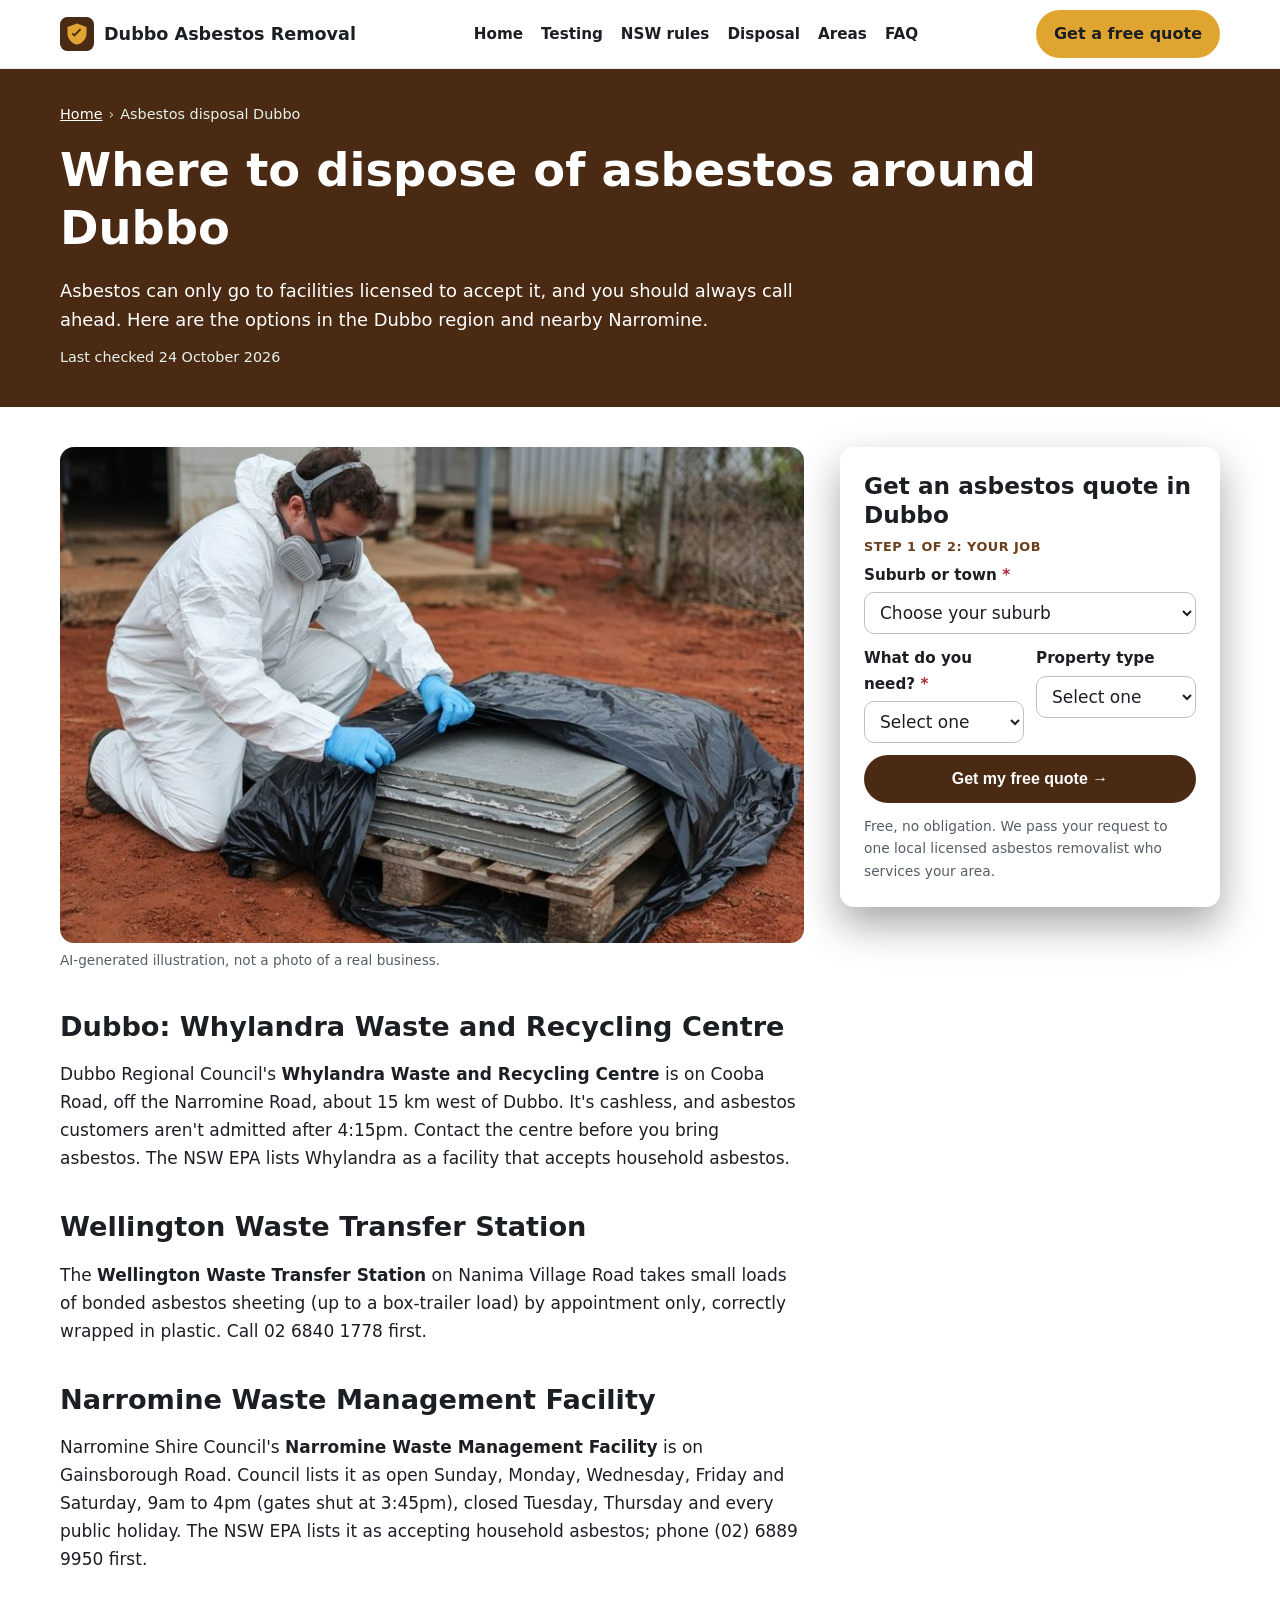
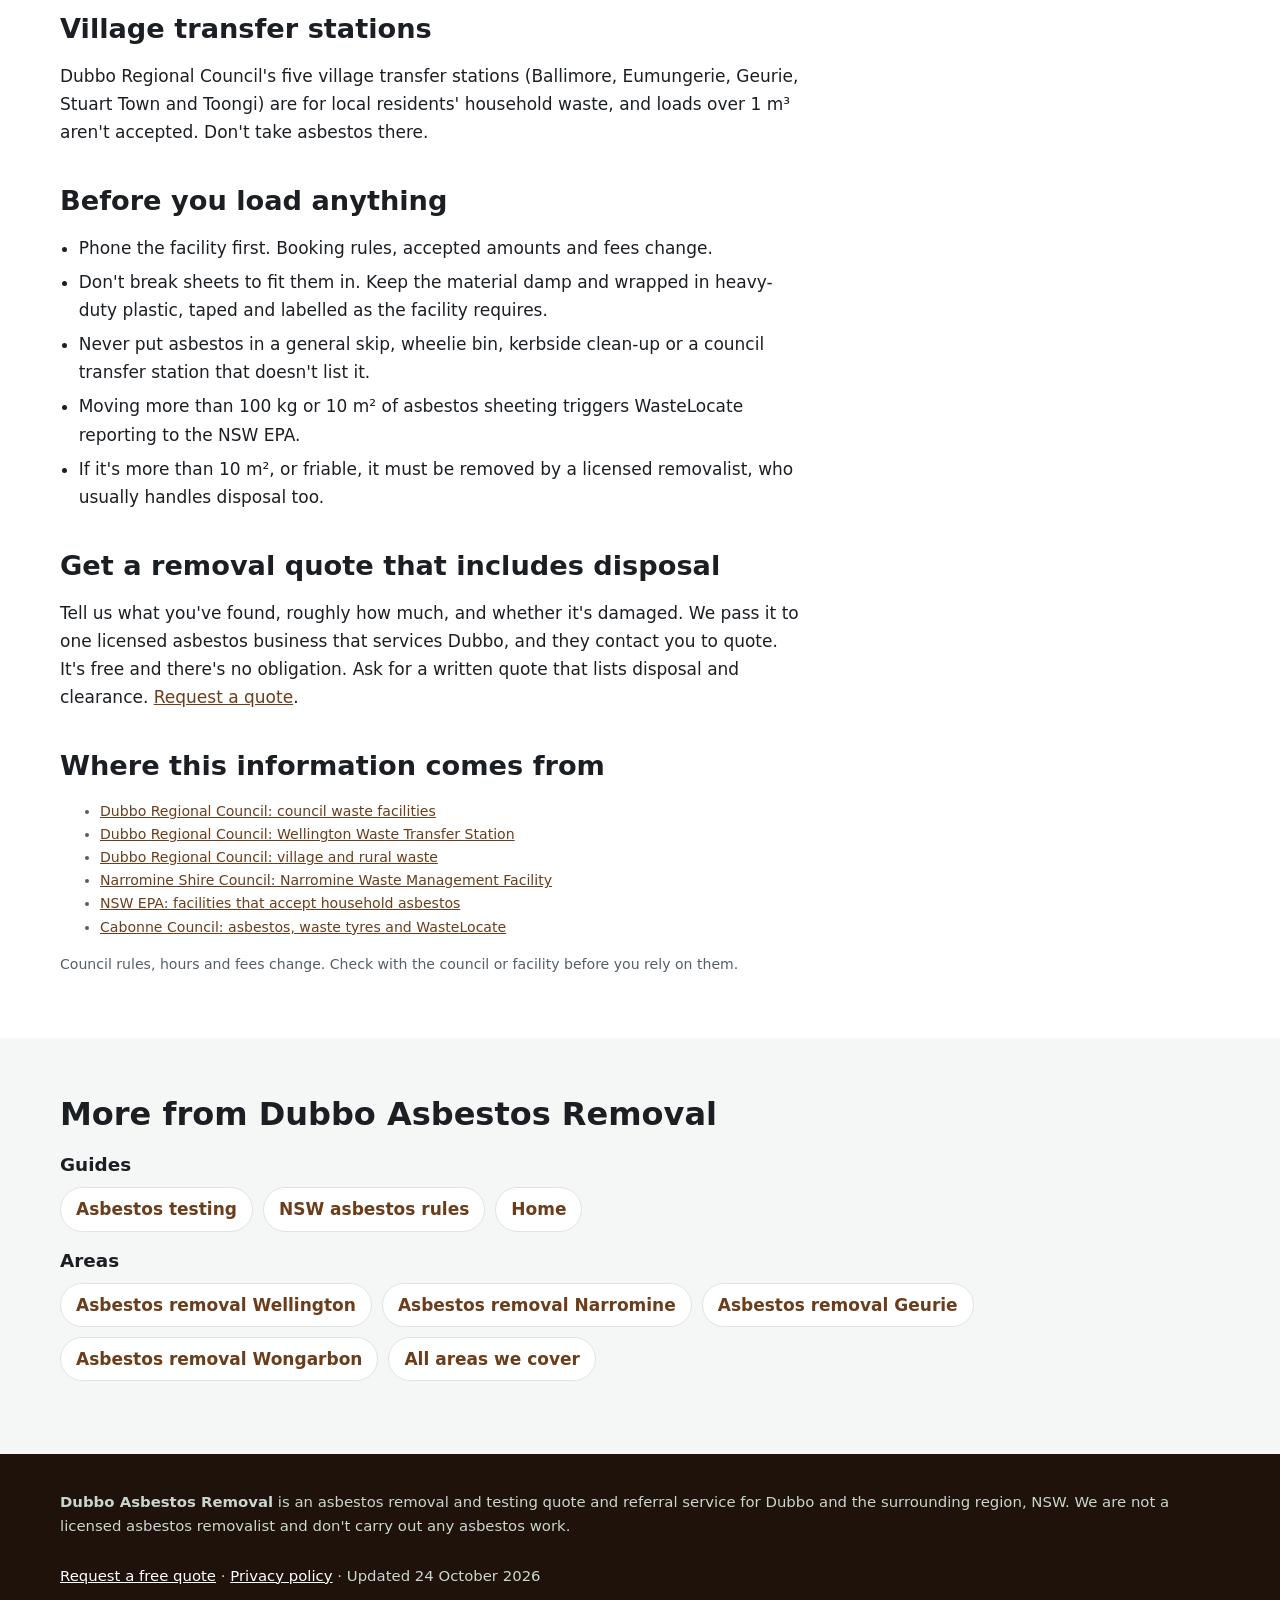
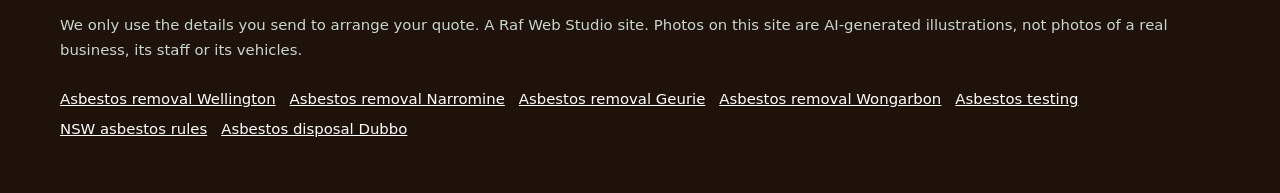
==== asbestos-disposal-dubbo/index.html @ 8ab0dcd2 "SEO batch 1: suburb pages, topic guides, breadcrumbs, schema, sitemap" ====
<!doctype html>
<html lang="en-AU">
<head>
<meta charset="utf-8">
<meta name="viewport" content="width=device-width, initial-scale=1">
<title>Asbestos Disposal Dubbo | Where to Take Asbestos &amp; How to Wrap It</title>
<meta name="description" content="Where to take asbestos around Dubbo: Whylandra Waste and Recycling Centre, Wellington by appointment and Narromine. Times, booking and wrapping rules.">
<link rel="canonical" href="https://dubboasbestosremoval.com/asbestos-disposal-dubbo/">
<link rel="icon" href="/favicon.svg" type="image/svg+xml">
<meta name="theme-color" content="#4a2a12">
<meta property="og:type" content="article">
<meta property="og:locale" content="en_AU">
<meta property="og:site_name" content="Dubbo Asbestos Removal">
<meta property="og:title" content="Asbestos Disposal Dubbo | Where to Take Asbestos &amp; How to Wrap It">
<meta property="og:description" content="Where to take asbestos around Dubbo: Whylandra Waste and Recycling Centre, Wellington by appointment and Narromine. Times, booking and wrapping rules.">
<meta property="og:url" content="https://dubboasbestosremoval.com/asbestos-disposal-dubbo/">
<meta property="og:image" content="https://dubboasbestosremoval.com/img/hero.jpg">
<meta name="twitter:card" content="summary_large_image">
<script>document.documentElement.classList.add('js')</script>
<link rel="stylesheet" href="/styles.css">

<!-- Google tag (gtag.js) -->
<script async src="https://www.googletagmanager.com/gtag/js?id=G-KNC9JLCC67"></script>
<script>
  window.dataLayer = window.dataLayer || [];
  function gtag(){dataLayer.push(arguments);}
  gtag('js', new Date());
  gtag('config', 'G-KNC9JLCC67');
</script>

<script type="application/ld+json">
{
 "@context": "https://schema.org",
 "@type": "BreadcrumbList",
 "itemListElement": [
  {
   "@type": "ListItem",
   "position": 1,
   "name": "Home",
   "item": "https://dubboasbestosremoval.com/"
  },
  {
   "@type": "ListItem",
   "position": 2,
   "name": "Asbestos disposal Dubbo",
   "item": "https://dubboasbestosremoval.com/asbestos-disposal-dubbo/"
  }
 ]
}
</script>
<script type="application/ld+json">
{
 "@context": "https://schema.org",
 "@type": "Service",
 "@id": "https://dubboasbestosremoval.com/asbestos-disposal-dubbo/#service",
 "name": "Asbestos removal and disposal quotes in Dubbo",
 "serviceType": "Asbestos removal",
 "description": "Where to take asbestos around Dubbo: Whylandra Waste and Recycling Centre, Wellington by appointment and Narromine. Times, booking and wrapping rules.",
 "url": "https://dubboasbestosremoval.com/asbestos-disposal-dubbo/",
 "provider": {
  "@type": "Organization",
  "name": "Dubbo Asbestos Removal",
  "url": "https://dubboasbestosremoval.com/"
 },
 "areaServed": [
  {
   "@type": "Place",
   "name": "Dubbo Regional Council, NSW"
  },
  {
   "@type": "Place",
   "name": "Narromine Shire, NSW"
  }
 ]
}
</script>
</head>
<body>
<a class="skip-link" href="#main">Skip to content</a>

<header class="site-header">
  <div class="wrap">
    <a class="brand" href="/" aria-label="Dubbo Asbestos Removal home">
      <svg viewBox="0 0 64 64" aria-hidden="true"><rect width="64" height="64" rx="14" fill="#4a2a12"/><path d="M32 12 14 19v11c0 11 7.6 19.6 18 22 10.4-2.4 18-11 18-22V19z" fill="#e0a530"/><path d="M27 37l-5-5 2.5-2.5L27 32l10.5-10.5L40 24z" fill="#4a2a12"/></svg>
      Dubbo Asbestos Removal
    </a>
    <nav class="nav" aria-label="Main">
      <a href="/">Home</a>
      <a href="/asbestos-testing/">Testing</a>
      <a href="/nsw-asbestos-removal-rules/">NSW rules</a>
      <a href="/asbestos-disposal-dubbo/">Disposal</a>
      <a href="/#areas">Areas</a>
      <a href="/#faq">FAQ</a>
    </nav>
    <a class="btn btn-call header-call" href="#quote">Get a free quote</a>
  </div>
</header>

<main id="main">
<section class="page-hero" aria-labelledby="h1">
  <div class="wrap">
    <nav class="crumbs" aria-label="Breadcrumb"><ol><li><a href="https://dubboasbestosremoval.com/">Home</a></li><li aria-current="page">Asbestos disposal Dubbo</li></ol></nav>
    <h1 id="h1">Where to dispose of asbestos around Dubbo</h1>
    <p class="lead">Asbestos can only go to facilities licensed to accept it, and you should always call ahead. Here are the options in the Dubbo region and nearby Narromine.</p>
    <p class="updated">Last checked 24 October 2026</p>
  </div>
</section>
<div class="wrap page-grid">
  <article class="page-body">
<figure><img src="/img/closing.jpg" width="900" height="600" style="aspect-ratio:3/2;object-fit:cover" alt="Illustration of a worker wrapping asbestos sheets in heavy plastic" decoding="async"><figcaption>AI-generated illustration, not a photo of a real business.</figcaption></figure>
<h2>Dubbo: Whylandra Waste and Recycling Centre</h2>
<p>Dubbo Regional Council's <strong>Whylandra Waste and Recycling Centre</strong> is on Cooba Road, off the Narromine Road, about 15 km west of Dubbo. It's cashless, and asbestos customers aren't admitted after 4:15pm. Contact the centre before you bring asbestos. The NSW EPA lists Whylandra as a facility that accepts household asbestos.</p>
<h2>Wellington Waste Transfer Station</h2>
<p>The <strong>Wellington Waste Transfer Station</strong> on Nanima Village Road takes small loads of bonded asbestos sheeting (up to a box-trailer load) by appointment only, correctly wrapped in plastic. Call 02 6840 1778 first.</p>
<h2>Narromine Waste Management Facility</h2>
<p>Narromine Shire Council's <strong>Narromine Waste Management Facility</strong> is on Gainsborough Road. Council lists it as open Sunday, Monday, Wednesday, Friday and Saturday, 9am to 4pm (gates shut at 3:45pm), closed Tuesday, Thursday and every public holiday. The NSW EPA lists it as accepting household asbestos; phone (02) 6889 9950 first.</p>
<h2>Village transfer stations</h2>
<p>Dubbo Regional Council's five village transfer stations (Ballimore, Eumungerie, Geurie, Stuart Town and Toongi) are for local residents' household waste, and loads over 1 m³ aren't accepted. Don't take asbestos there.</p>
<h2>Before you load anything</h2>
<ul class="clean"><li>Phone the facility first. Booking rules, accepted amounts and fees change.</li><li>Don't break sheets to fit them in. Keep the material damp and wrapped in heavy-duty plastic, taped and labelled as the facility requires.</li><li>Never put asbestos in a general skip, wheelie bin, kerbside clean-up or a council transfer station that doesn't list it.</li><li>Moving more than 100 kg or 10 m² of asbestos sheeting triggers WasteLocate reporting to the NSW EPA.</li><li>If it's more than 10 m², or friable, it must be removed by a licensed removalist, who usually handles disposal too.</li></ul>
<h2>Get a removal quote that includes disposal</h2>
<p>Tell us what you've found, roughly how much, and whether it's damaged. We pass it to one licensed asbestos business that services Dubbo, and they contact you to quote. It's free and there's no obligation. Ask for a written quote that lists disposal and clearance. <a href="#quote">Request a quote</a>.</p>
<h2>Where this information comes from</h2>
<ul class="sources"><li><a href="https://www.dubbo.nsw.gov.au/Households-Residents/Rubbish-Recycling-and-Sustainability/council-waste-facilities" rel="noopener">Dubbo Regional Council: council waste facilities</a></li><li><a href="https://www.dubbo.nsw.gov.au/Households-Residents/Rubbish-Recycling-and-Sustainability/wellington-waste-transfer-station" rel="noopener">Dubbo Regional Council: Wellington Waste Transfer Station</a></li><li><a href="https://www.dubbo.nsw.gov.au/Households-Residents/Rubbish-Recycling-and-Sustainability/village-and-rural-waste-depots" rel="noopener">Dubbo Regional Council: village and rural waste</a></li><li><a href="https://www.narromine.nsw.gov.au/residents/narromine-waste-management-facility" rel="noopener">Narromine Shire Council: Narromine Waste Management Facility</a></li><li><a href="https://www.epa.nsw.gov.au/Your-environment/Household-building-and-renovation/dealing-with-household-asbestos/facilities-accept-household-asbestos" rel="noopener">NSW EPA: facilities that accept household asbestos</a></li><li><a href="https://www.cabonne.nsw.gov.au/Services/Waste-and-Recycling/Asbestos-Waste-Tyres-WasteLocate" rel="noopener">Cabonne Council: asbestos, waste tyres and WasteLocate</a></li></ul>
<p class="sources">Council rules, hours and fees change. Check with the council or facility before you rely on them.</p>

  </article>
  <aside class="page-aside">
    <div class="hero-form-card" id="quote">
      <h2 id="quote-h">Get an asbestos quote in Dubbo</h2>
      <form class="quote-form two-step" id="quote-form" action="https://formsubmit.co/1c360a9c50d50a3f849012ae5942da79" method="post" novalidate>
        <input type="hidden" name="_subject" value="New quote request – dubboasbestosremoval.com">
        <input type="hidden" name="_captcha" value="true">
        <input type="hidden" name="_template" value="table">
        <input type="hidden" name="_next" value="https://dubboasbestosremoval.com/thanks.html">
        <input type="text" name="_honey" style="display:none" tabindex="-1" autocomplete="off" aria-hidden="true">
        <input type="hidden" name="source" value="dubboasbestosremoval.com">
        <input type="hidden" name="page" value="/asbestos-disposal-dubbo/">
        <fieldset class="step step-1">
          <legend class="step-label">Step 1 of 2: your job</legend>
          <div class="full"><label for="suburb">Suburb or town <span class="req" aria-hidden="true">*</span></label>
            <select id="suburb" name="suburb" required><option value="">Choose your suburb</option><option>Dubbo</option><option>West Dubbo</option><option>South Dubbo</option><option>East Dubbo</option><option>Delroy Park</option><option>Keswick Estate</option><option>Southlakes Estate</option><option>Brocklehurst</option><option>Wongarbon</option><option>Eumungerie</option><option>Geurie</option><option>Wellington</option><option>Ballimore</option><option>Mogriguy</option><option>Rawsonville</option><option>Toongi</option><option>Stuart Town</option><option>Narromine</option><option value="Other">Other (tell us below)</option></select></div>
          <div class="full other-wrap"><label for="suburb_other">Other suburb or town</label><input id="suburb_other" name="suburb_other" type="text" autocomplete="address-level2"></div>
          <div><label for="service">What do you need? <span class="req" aria-hidden="true">*</span></label>
            <select id="service" name="service_type" required><option value="">Select one</option><option>Asbestos testing / inspection</option><option>Bonded (fibro) removal</option><option>Friable asbestos removal</option><option>Asbestos roof removal</option><option>Storm or fire damage</option><option>Not sure, need advice</option></select></div>
          <div><label for="property">Property type</label>
            <select id="property" name="property_type"><option value="Not sure">Select one</option><option>House</option><option>Shed, garage or carport</option><option>Unit or strata</option><option>Farm or rural building</option><option>Commercial or industrial</option></select></div>
          <div class="full js-only"><button class="btn btn-primary btn-block" type="button" id="to-step-2">Get my free quote →</button></div>
          <p class="microcopy full">Free, no obligation. We pass your request to one local licensed asbestos removalist who services your area.</p>
          <p class="form-error full" id="step1-error" role="alert" hidden>Please choose your suburb and what you need.</p>
        </fieldset>
        <fieldset class="step step-2" id="step-2">
          <legend class="step-label">Step 2 of 2: your details</legend>
          <div><label for="name">Name <span class="req" aria-hidden="true">*</span></label><input id="name" name="name" type="text" autocomplete="name" required></div>
          <div><label for="phone">Phone <span class="req" aria-hidden="true">*</span></label><input id="phone" name="phone" type="tel" autocomplete="tel" inputmode="tel" required></div>
          <div><label for="email">Email</label><input id="email" name="email" type="email" autocomplete="email"></div>
          <div><label for="date">Preferred date</label><input id="date" name="preferred_date" type="date"></div>
          <div class="full"><label for="message">Anything else?</label><textarea id="message" name="message" rows="2" placeholder="e.g. fibro garage, AC roof on a hay shed, laundry wall, rental property"></textarea></div>
          <p class="consent full">By sending this form you agree we can share your details with one local licensed asbestos removalist so they can quote for your job. See our <a href="/privacy.html">privacy policy</a>.</p>
          <div class="full step2-actions"><button class="btn btn-primary" type="submit">Send my quote request</button><button class="btn-link js-only" type="button" id="back-1">← Back</button></div>
        </fieldset>
      </form>
    </div>
  </aside>
</div>
<section class="alt" aria-labelledby="more-h">
  <div class="wrap">
    <h2 id="more-h">More from Dubbo Asbestos Removal</h2>
    <h3>Guides</h3>
    <ul class="link-list"><li><a href="/asbestos-testing/">Asbestos testing</a></li><li><a href="/nsw-asbestos-removal-rules/">NSW asbestos rules</a></li><li><a href="/">Home</a></li></ul>
    <h3>Areas</h3>
    <ul class="link-list"><li><a href="/asbestos-removal-wellington/">Asbestos removal Wellington</a></li><li><a href="/asbestos-removal-narromine/">Asbestos removal Narromine</a></li><li><a href="/asbestos-removal-geurie/">Asbestos removal Geurie</a></li><li><a href="/asbestos-removal-wongarbon/">Asbestos removal Wongarbon</a></li><li><a href="/#areas">All areas we cover</a></li></ul>
  </div>
</section>
</main>

<footer class="site-footer">
  <div class="wrap">
    <p><strong>Dubbo Asbestos Removal</strong> is an asbestos removal and testing quote and referral service for Dubbo and the surrounding region, NSW. We are not a licensed asbestos removalist and don't carry out any asbestos work.</p>
    <p><a href="#quote">Request a free quote</a> · <a href="/privacy.html">Privacy policy</a> · Updated 24 October 2026</p>
    <p>We only use the details you send to arrange your quote. A Raf Web Studio site. Photos on this site are AI-generated illustrations, not photos of a real business, its staff or its vehicles.</p>
    <p class="footer-links"><a href="/asbestos-removal-wellington/">Asbestos removal Wellington</a> <a href="/asbestos-removal-narromine/">Asbestos removal Narromine</a> <a href="/asbestos-removal-geurie/">Asbestos removal Geurie</a> <a href="/asbestos-removal-wongarbon/">Asbestos removal Wongarbon</a> <a href="/asbestos-testing/">Asbestos testing</a> <a href="/nsw-asbestos-removal-rules/">NSW asbestos rules</a> <a href="/asbestos-disposal-dubbo/">Asbestos disposal Dubbo</a></p>
  </div>
</footer>

<div class="mobile-call" aria-label="Quick contact">
  <a class="btn btn-call" href="#quote">Get a free quote</a>
</div>
<script src="/form.js" defer></script>
</body>
</html>
---- styles.css ----
:root{
  --green:#4a2a12;--green-2:#6b3d1a;--yellow:#e0a530;--ink:#1b1f23;--muted:#555e66;
  --bg:#ffffff;--soft:#f4f7f5;--line:#dfe5e1;--radius:14px;--max:1200px;
}
*{box-sizing:border-box}
html{scroll-behavior:smooth}
body{margin:0;font-family:system-ui,-apple-system,"Segoe UI",Roboto,Arial,sans-serif;color:var(--ink);background:var(--bg);line-height:1.65;font-size:17px;padding-bottom:72px}
@media(min-width:800px){body{padding-bottom:0}}
img,svg{max-width:100%}
a{color:var(--green-2)}
a:focus-visible,button:focus-visible,input:focus-visible,select:focus-visible,textarea:focus-visible{outline:3px solid var(--yellow);outline-offset:2px}
.wrap{max-width:var(--max);margin:0 auto;padding:0 20px}
.skip-link{position:absolute;left:-999px;top:0;background:#fff;padding:8px 12px;z-index:100}
.skip-link:focus{left:8px}
h1,h2,h3{line-height:1.25;margin:0 0 .6em}
h1{font-size:clamp(1.9rem,4.5vw,2.9rem)}
h2{font-size:clamp(1.5rem,3vw,2rem);margin-top:0}
h3{font-size:1.15rem}
p{margin:0 0 1em}

/* header */
.site-header{background:#fff;border-bottom:1px solid var(--line);position:sticky;top:0;z-index:50}
.site-header .wrap{display:flex;align-items:center;justify-content:space-between;gap:16px;padding-top:10px;padding-bottom:10px}
.brand{display:flex;align-items:center;gap:10px;font-weight:800;color:var(--ink);text-decoration:none;font-size:1.1rem}
.brand svg{width:34px;height:34px}
.nav{display:none;gap:18px}
.nav a{color:var(--ink);text-decoration:none;font-weight:600;font-size:.95rem}
.nav a:hover{color:var(--green-2)}
@media(min-width:900px){.nav{display:flex}}

/* buttons */
.btn{display:inline-flex;align-items:center;justify-content:center;gap:8px;font-weight:700;border-radius:999px;padding:13px 22px;text-decoration:none;border:2px solid transparent;cursor:pointer;font-size:1rem}
.btn svg{width:20px;height:20px}
.btn-call{background:var(--yellow);color:#1b1f23}
.btn-call:hover{background:#e0a530}
.btn-ghost{background:transparent;color:#fff;border-color:rgba(255,255,255,.7)}
.btn-ghost:hover{background:rgba(255,255,255,.12)}
.btn-primary{background:var(--green);color:#fff}
.btn-primary:hover{background:var(--green-2)}
.header-call{display:none}
@media(min-width:600px){.header-call{display:inline-flex;padding:9px 16px}}

/* hero */
.hero{background:linear-gradient(135deg,#4a2a12 0%,#6b3d1a 60%,#6b3d1a 100%);color:#fff;padding:48px 0 56px}
.hero .wrap{display:grid;gap:32px}
@media(min-width:900px){.hero .wrap{grid-template-columns:1.15fr .85fr;align-items:center}}
.hero p.lead{font-size:1.15rem;color:#e6f2ec;max-width:38em}
.hero .ctas{display:flex;flex-wrap:wrap;gap:12px;margin:22px 0 18px}
.ticks{list-style:none;padding:0;margin:0;display:grid;gap:6px;color:#e6f2ec}
.ticks li{display:flex;gap:8px;align-items:flex-start}
.ticks svg{flex:0 0 20px;width:20px;height:20px;margin-top:3px}
.hero-card{background:#fff;color:var(--ink);border-radius:var(--radius);padding:22px;box-shadow:0 12px 30px rgba(0,0,0,.18)}
.hero-card h2{font-size:1.25rem}
.hero-card ol{margin:0;padding-left:1.2em}
.hero-card li{margin-bottom:.5em}

/* sections */
section{padding:56px 0}
section.alt{background:var(--soft)}
.intro{max-width:46em}
.grid{display:grid;gap:18px}
@media(min-width:700px){.grid-2{grid-template-columns:1fr 1fr}.grid-3{grid-template-columns:repeat(3,1fr)}}
.card{background:#fff;border:1px solid var(--line);border-radius:var(--radius);padding:20px}
.card .size{display:inline-block;background:var(--green);color:#fff;font-weight:800;border-radius:8px;padding:3px 10px;margin-bottom:8px}
.icon{width:36px;height:36px;color:var(--green);margin-bottom:6px}

table{width:100%;border-collapse:collapse;background:#fff;border-radius:var(--radius);overflow:hidden;border:1px solid var(--line)}
caption{text-align:left;font-weight:700;padding:0 0 10px}
th,td{padding:12px 14px;text-align:left;border-bottom:1px solid var(--line);vertical-align:top}
th{background:#e9f1ec;font-size:.95rem}
.table-scroll{overflow-x:auto}
.note{font-size:.93rem;color:var(--muted)}
.yes h3{color:var(--green)}
.no h3{color:#b02a37}
ul.clean{padding-left:1.1em;margin:0}
ul.clean li{margin-bottom:.35em}

.areas{display:flex;flex-wrap:wrap;gap:8px;list-style:none;padding:0;margin:0 0 1em}
.areas li{background:#fff;border:1px solid var(--line);border-radius:999px;padding:6px 14px;font-size:.95rem}

/* faq */
details{background:#fff;border:1px solid var(--line);border-radius:var(--radius);padding:4px 18px;margin-bottom:10px}
summary{cursor:pointer;font-weight:700;padding:12px 0;list-style:none}
summary::-webkit-details-marker{display:none}
summary::after{content:"+";float:right;font-size:1.3rem;line-height:1;color:var(--green)}
details[open] summary::after{content:"–"}

/* form */
.quote{background:var(--green);color:#fff}
.quote .wrap{display:grid;gap:28px}
@media(min-width:900px){.quote .wrap{grid-template-columns:.8fr 1.2fr}}
.quote p{color:#e6f2ec}
form.quote-form{background:#fff;color:var(--ink);border-radius:var(--radius);padding:22px;display:grid;gap:14px}
@media(min-width:600px){form.quote-form{grid-template-columns:1fr 1fr}.full{grid-column:1/-1}}
label{display:block;font-weight:600;font-size:.95rem;margin-bottom:4px}
input,select,textarea{width:100%;font:inherit;padding:11px 12px;border:1.5px solid #b8c4bd;border-radius:10px;background:#fff;color:var(--ink)}
textarea{min-height:110px;resize:vertical}
.req{color:#b02a37}
.consent{font-size:.88rem;color:var(--muted)}

/* footer */
.site-footer{background:#1f120a;color:#c9d6cf;padding:36px 0;font-size:.93rem}
.site-footer a{color:#fff}
.site-footer .wrap{display:grid;gap:10px}

/* sticky mobile call bar */
.mobile-call{position:fixed;left:0;right:0;bottom:0;z-index:60;display:flex;gap:8px;padding:10px 12px;background:#fff;border-top:1px solid var(--line);box-shadow:0 -6px 18px rgba(0,0,0,.08)}
.mobile-call .btn{flex:1;padding:12px 10px}
@media(min-width:800px){.mobile-call{display:none}}

.legal{max-width:46em;padding:40px 20px 60px;margin:0 auto}
.legal h1{font-size:2rem}

/* images */
.about-grid{display:grid;gap:28px;align-items:center}
@media(min-width:900px){.about-grid{grid-template-columns:1.2fr .8fr}}
figure{margin:0}
.photo img{width:100%;height:auto;display:block;border-radius:var(--radius)}
.photo figcaption,.size-figs figcaption{font-size:.85rem;color:var(--muted);margin-top:6px}
.local-photo{max-width:720px;margin-top:8px}
.size-figs{display:grid;gap:14px;margin:6px 0 10px;grid-template-columns:1fr}
@media(min-width:600px){.size-figs{grid-template-columns:1fr 1fr}}
.size-figs img{width:100%;height:auto;display:block;border-radius:10px;border:1px solid var(--line);background:#f4f7f5}
.size-figs figcaption{font-weight:700;color:var(--ink)}
.credits{font-size:.8rem;color:#9fb3a8}

/* banner hero */
.hero{position:relative;overflow:hidden;background:#1f120a;padding:56px 0 64px}
.hero-bg,.hero-bg img{position:absolute;inset:0;width:100%;height:100%}
.hero-bg img{object-fit:cover;object-position:center 40%;filter:brightness(1.08)}
.hero::before{content:"";position:absolute;inset:0;z-index:1;background:linear-gradient(90deg,rgba(8,24,16,.58) 0%,rgba(8,24,16,.36) 45%,rgba(8,24,16,.14) 100%)}
.hero .wrap.hero-grid{position:relative;z-index:2;display:grid;gap:32px;align-items:center}
@media(min-width:960px){.hero .wrap.hero-grid{grid-template-columns:1.05fr .95fr;gap:48px}.hero{padding:72px 0 80px}}
.hero h1{text-shadow:0 2px 4px rgba(0,0,0,.45),0 4px 22px rgba(0,0,0,.45)}
.hero .lead,.hero .updated{text-shadow:0 1px 3px rgba(0,0,0,.6)}
.hero-copy .ticks{margin:6px 0 20px}
.hero-copy .ctas{margin:0}
.hero-form-card{background:#fff;color:var(--ink);border-radius:var(--radius);padding:24px;box-shadow:0 18px 40px rgba(0,0,0,.35);scroll-margin-top:80px}
.hero-form-card h2{font-size:1.45rem;margin-bottom:.3em}
.hero-form-card .form-intro{color:var(--muted);font-size:.95rem;margin-bottom:12px}
.hero-form-card form.quote-form{padding:0;box-shadow:none;border-radius:0;gap:12px}
.hero-form-card input,.hero-form-card select,.hero-form-card textarea{padding:9px 11px}
.hero-form-card textarea{min-height:72px}
.hero-form-card .consent{margin:10px 0 0}
.photo-credit{position:absolute;right:10px;bottom:6px;z-index:2;margin:0;font-size:.72rem;color:rgba(255,255,255,.8)}
.photo-credit a{color:#fff}
.how-card{background:#fff;color:var(--ink);border-radius:var(--radius);padding:22px}
.how-card ol{margin:0;padding-left:1.2em}.how-card li{margin-bottom:.5em}

/* v2 */
.hero .lead{color:#fff}
.updated{font-size:.85rem;color:#e6f2ec;margin:14px 0 0}
.updated-dark{font-size:.9rem;color:var(--muted);font-weight:600;margin-top:-.4em}
fieldset{border:0;margin:0;padding:0;min-width:0}
.step{display:grid;gap:12px;grid-template-columns:1fr}
@media(min-width:600px){.step{grid-template-columns:1fr 1fr}}
.step-label{font-size:.8rem;font-weight:700;text-transform:uppercase;letter-spacing:.04em;color:var(--green-2);margin-bottom:6px;padding:0}
.step-2{margin-top:16px}
.js .is-step-1 .step-2{display:none}
.js .is-step-2 .step-1{display:none}
.js .is-step-2 .step-2{margin-top:0}
.js-only{display:none}
.js .js-only{display:block}
.js .step2-actions .js-only{display:inline-block}
.other-wrap{display:none}.other-wrap.show{display:block}
html:not(.js) .other-wrap{display:block}
.btn-block{width:100%}
.btn-link{background:none;border:0;color:var(--green-2);font:inherit;font-weight:600;cursor:pointer;margin-left:14px;text-decoration:underline}
.microcopy{font-size:.86rem;color:var(--muted);margin:0}
.form-error{color:#b02a37;font-weight:600;font-size:.9rem;margin:0}
[aria-invalid="true"]{border-color:#b02a37}
.hero-form-card .quote-form{display:block}
.trust{background:#1f120a;color:#e6f2ec;padding:16px 0}
.trust-list{list-style:none;margin:0 auto;display:grid;gap:10px 24px;grid-template-columns:1fr}
@media(min-width:700px){.trust-list{grid-template-columns:1fr 1fr}}
@media(min-width:1000px){.trust-list{grid-template-columns:repeat(4,1fr)}}
.trust-list li{display:flex;gap:8px;align-items:flex-start;font-size:.95rem}
.trust-list svg{flex:0 0 20px;width:20px;height:20px;color:var(--yellow);margin-top:3px}
.trust-list strong{color:#fff}
ol.steps{list-style:none;padding:0;margin:0 0 16px}
.step-num{display:inline-grid;place-items:center;width:34px;height:34px;border-radius:50%;background:var(--yellow);color:#1b1f23;font-weight:800;margin-bottom:8px}
.equiv{font-weight:700;color:var(--green-2);margin:-.2em 0 .5em}
.price-table td{white-space:nowrap}
.area-groups{display:grid;gap:8px 28px;margin-bottom:12px}
@media(min-width:800px){.area-groups{grid-template-columns:1fr 1fr}}
.area-group h3{font-size:1rem;margin:10px 0 8px}
/* photo cards */
.photo-cards{display:grid;gap:20px;grid-template-columns:1fr;margin:10px 0 28px}
@media(min-width:620px){.photo-cards{grid-template-columns:1fr 1fr}}
@media(min-width:1000px){.photo-cards{grid-template-columns:repeat(4,1fr)}}
.photo-card{position:relative;display:flex;flex-direction:column;background:#fff;border:1px solid var(--line);border-radius:var(--radius);overflow:hidden;text-decoration:none;color:var(--ink);box-shadow:0 6px 18px rgba(0,0,0,.06);transition:transform .15s,box-shadow .15s}
.photo-card:hover{transform:translateY(-2px);box-shadow:0 10px 24px rgba(0,0,0,.1)}
.pc-img{display:block;aspect-ratio:4/3;overflow:hidden;background:#f4f7f5}
.pc-img img{width:100%;height:100%;object-fit:cover;display:block}
.pc-svg img{object-fit:contain;padding:12px}
.pc-icon{position:absolute;left:18px;top:-26px;width:52px;height:52px;border-radius:50%;background:var(--yellow);color:#1f120a;display:grid;place-items:center;border:4px solid #fff;box-shadow:0 4px 10px rgba(0,0,0,.15)}
.pc-icon svg{width:24px;height:24px}
.pc-body{position:relative;display:block;padding:34px 18px 18px}
.pc-title{display:block;font-size:1.1rem;margin-bottom:6px}
.pc-text{display:block;font-size:.95rem;color:var(--muted)}
.more-jobs h3{margin-bottom:.4em}
/* truck band */
.band-wrap{padding:8px 0 48px}
.truck-band{position:relative;border-radius:var(--radius);overflow:hidden;min-height:260px;display:flex;align-items:flex-end}
.truck-band img{position:absolute;inset:0;width:100%;height:100%;object-fit:cover;object-position:center 60%}
.truck-band::after{content:"";position:absolute;inset:0;background:linear-gradient(90deg,rgba(8,24,16,.72) 0%,rgba(8,24,16,.35) 55%,rgba(8,24,16,0) 100%)}
.band-text{position:relative;z-index:1;padding:28px;max-width:560px}
.band-line{color:#fff;font-size:clamp(1.4rem,3vw,2rem);font-weight:800;line-height:1.2;margin:0 0 16px;text-shadow:0 2px 8px rgba(0,0,0,.4)}
@media(min-width:900px){.truck-band{min-height:420px;align-items:center}.band-text{padding:44px}}
.closing-inner{display:grid;gap:12px;align-items:center}
@media(min-width:900px){.quote .wrap.closing-inner{grid-template-columns:1fr auto}}
.closing-grid{display:grid;gap:28px;align-items:center}
@media(min-width:900px){.quote .wrap.closing-grid{grid-template-columns:.9fr 1.1fr}}
.closing-photo img{width:100%;height:auto;display:block;border-radius:var(--radius);box-shadow:0 12px 30px rgba(0,0,0,.25)}

/* How it works step photos */
.step-card{padding:0;overflow:hidden;display:flex;flex-direction:column}
.step-img{display:block;aspect-ratio:3/2;background:#e9efe9}
.step-img img{display:block;width:100%;height:100%;object-fit:cover;border-radius:var(--radius) var(--radius) 0 0}
.step-body{position:relative;padding:30px 20px 20px}
.step-card .step-num{position:absolute;top:-21px;left:20px;width:42px;height:42px;margin:0;font-size:1.1rem;border:3px solid #fff;box-shadow:0 2px 6px rgba(0,0,0,.18)}
.step-card h3{margin-top:0}

/* site-specific */
.photo-note{font-size:.8rem;color:var(--muted);margin-top:8px}
.disclaimer{background:#fff8e6;border:1px solid #f0d58a;border-radius:var(--radius);padding:16px 18px;font-size:.95rem}

/* seo-pages-v1 */
.page-hero{background:var(--green);color:#fff;padding:34px 0 38px}
.page-hero h1{color:#fff;margin-bottom:.4em}
.page-hero .lead{color:#fff;font-size:1.12rem;max-width:44em;margin-bottom:.6em}
.page-hero .updated{color:#e6f2ec;font-size:.9rem;margin:0}
.crumbs{font-size:.9rem;margin-bottom:14px;color:#e6f2ec}
.crumbs ol{list-style:none;padding:0;margin:0;display:flex;flex-wrap:wrap;gap:6px}
.crumbs li+li::before{content:"›";margin-right:6px;opacity:.8}
.crumbs a{color:#fff}
.page-grid{display:grid;gap:36px;padding-top:40px;padding-bottom:48px}
@media(min-width:960px){.page-grid{grid-template-columns:minmax(0,1fr) 380px;align-items:start}.page-aside{position:sticky;top:84px}}
.page-body h2{margin-top:1.4em;font-size:clamp(1.3rem,2.6vw,1.7rem)}
.page-body h2:first-child{margin-top:0}
.page-body figure{margin:0 0 1.4em}
.page-body figure img{width:100%;height:auto;border-radius:var(--radius);display:block}
.page-body figcaption{font-size:.85rem;color:var(--muted);margin-top:6px}
.page-body table{width:100%;border-collapse:collapse;margin:0 0 1.2em}
.page-body th,.page-body td{border:1px solid var(--line);padding:8px 10px;text-align:left;vertical-align:top}
.page-body .callout{background:var(--soft);border-left:4px solid var(--green);padding:14px 16px;border-radius:8px;margin:0 0 1.2em}
.page-body .sources{font-size:.88rem;color:var(--muted)}
.link-list{display:flex;flex-wrap:wrap;gap:10px;list-style:none;padding:0;margin:0 0 1em}
.link-list a{display:inline-block;background:#fff;border:1px solid var(--line);border-radius:999px;padding:7px 15px;text-decoration:none;font-weight:600}
.link-list a:hover{border-color:var(--green)}
.areas a{text-decoration:none;font-weight:600}
.guide-cards{display:grid;gap:16px}
@media(min-width:700px){.guide-cards{grid-template-columns:repeat(3,1fr)}}
.guide-cards a{display:block;background:#fff;border:1px solid var(--line);border-radius:var(--radius);padding:18px;text-decoration:none;color:var(--ink)}
.guide-cards a strong{display:block;color:var(--green-2);font-size:1.08rem;margin-bottom:4px}
.guide-cards a:hover{border-color:var(--green)}
.footer-links{display:flex;flex-wrap:wrap;gap:6px 14px}
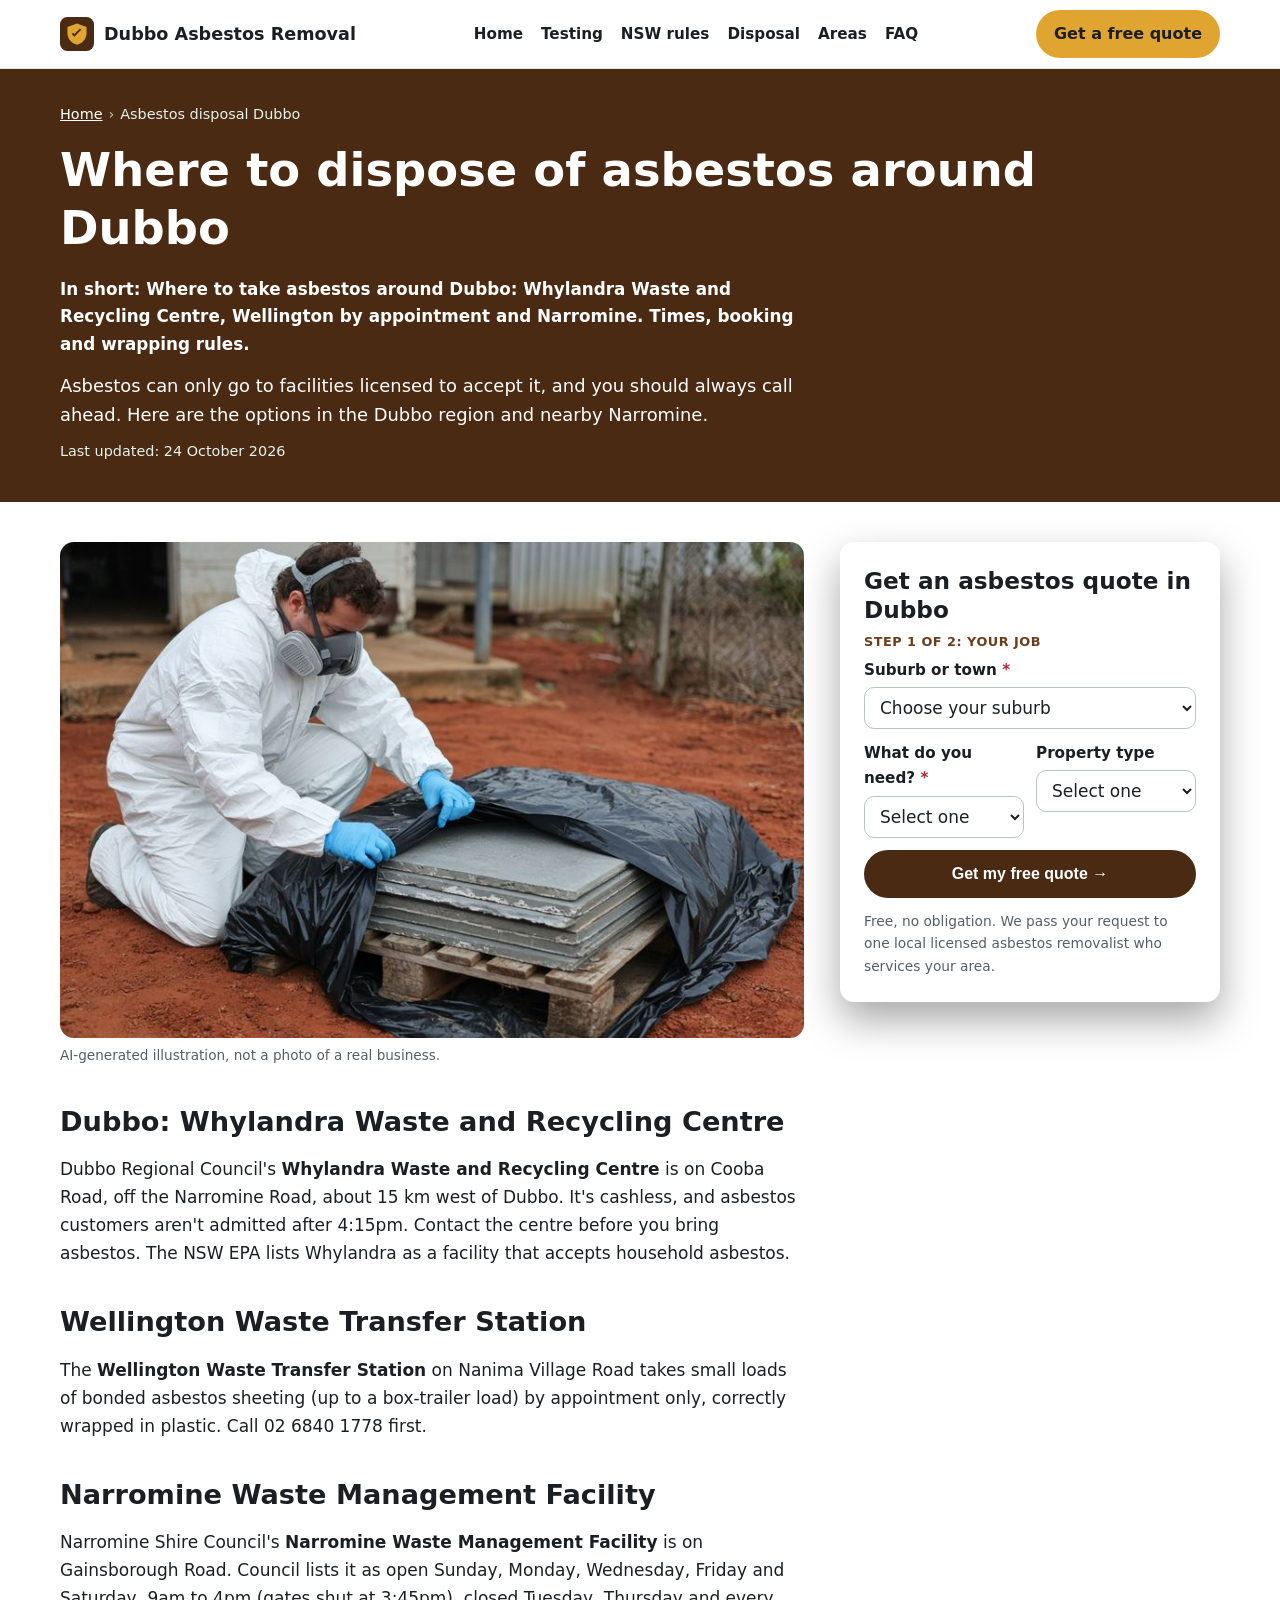
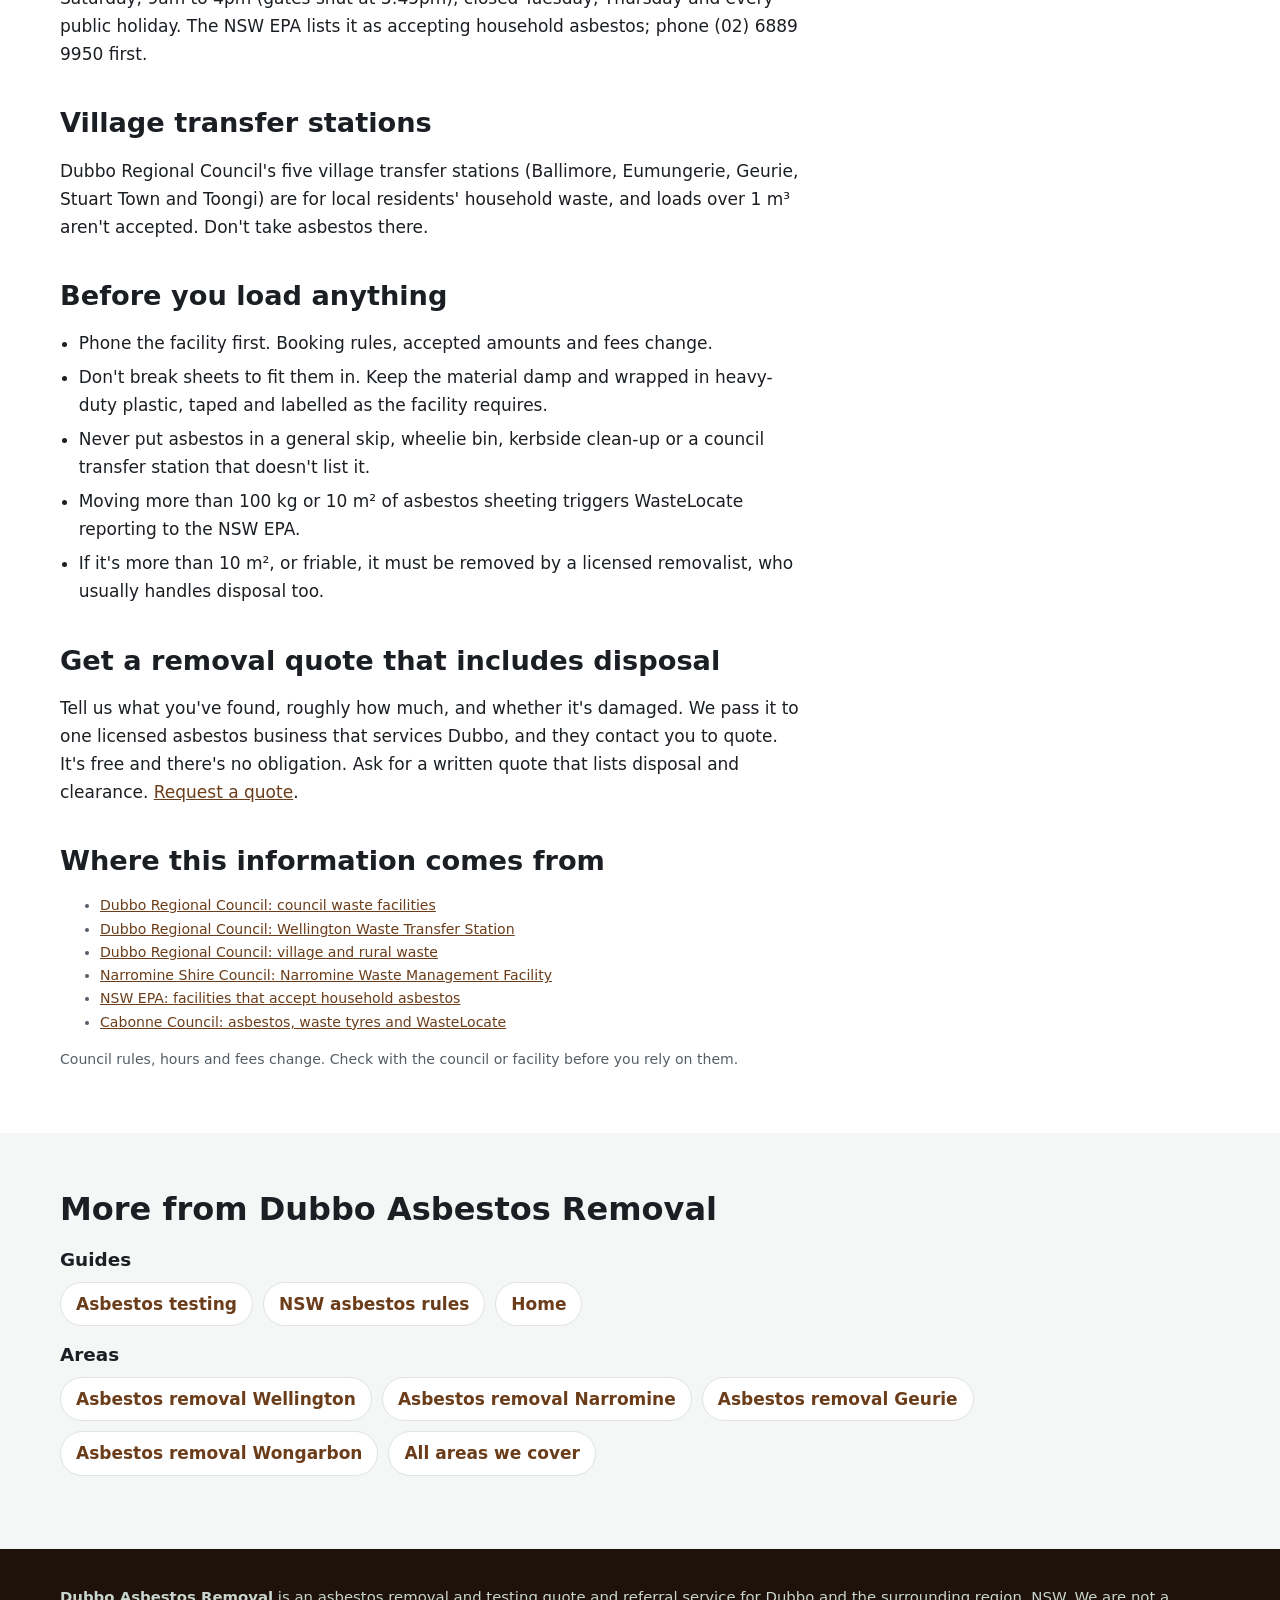
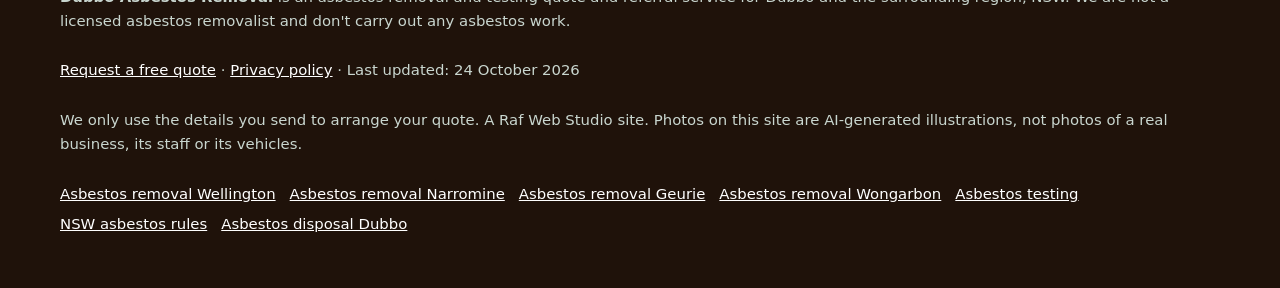
==== commit 436e9ba3: "Plain summary + Last updated line + WebPage dateModified on every page; sitemap lastmod; IndexNow ke" ====
--- a/asbestos-disposal-dubbo/index.html
+++ b/asbestos-disposal-dubbo/index.html
@@ -31,6 +31,21 @@
 <script type="application/ld+json">
 {
  "@context": "https://schema.org",
+ "@type": "WebPage",
+ "@id": "https://dubboasbestosremoval.com/asbestos-disposal-dubbo/#webpage",
+ "url": "https://dubboasbestosremoval.com/asbestos-disposal-dubbo/",
+ "name": "Asbestos Disposal Dubbo | Where to Take Asbestos & How to Wrap It",
+ "description": "Where to take asbestos around Dubbo: Whylandra Waste and Recycling Centre, Wellington by appointment and Narromine. Times, booking and wrapping rules.",
+ "inLanguage": "en-AU",
+ "dateModified": "2026-10-24",
+ "isPartOf": {
+  "@id": "https://dubboasbestosremoval.com/#website"
+ }
+}
+</script>
+<script type="application/ld+json">
+{
+ "@context": "https://schema.org",
  "@type": "BreadcrumbList",
  "itemListElement": [
   {
@@ -101,8 +116,9 @@
   <div class="wrap">
     <nav class="crumbs" aria-label="Breadcrumb"><ol><li><a href="https://dubboasbestosremoval.com/">Home</a></li><li aria-current="page">Asbestos disposal Dubbo</li></ol></nav>
     <h1 id="h1">Where to dispose of asbestos around Dubbo</h1>
+    <p class="summary">In short: Where to take asbestos around Dubbo: Whylandra Waste and Recycling Centre, Wellington by appointment and Narromine. Times, booking and wrapping rules.</p>
     <p class="lead">Asbestos can only go to facilities licensed to accept it, and you should always call ahead. Here are the options in the Dubbo region and nearby Narromine.</p>
-    <p class="updated">Last checked 24 October 2026</p>
+    <p class="updated">Last updated: 24 October 2026</p>
   </div>
 </section>
 <div class="wrap page-grid">
@@ -177,7 +193,7 @@
 <footer class="site-footer">
   <div class="wrap">
     <p><strong>Dubbo Asbestos Removal</strong> is an asbestos removal and testing quote and referral service for Dubbo and the surrounding region, NSW. We are not a licensed asbestos removalist and don't carry out any asbestos work.</p>
-    <p><a href="#quote">Request a free quote</a> · <a href="/privacy.html">Privacy policy</a> · Updated 24 October 2026</p>
+    <p><a href="#quote">Request a free quote</a> · <a href="/privacy.html">Privacy policy</a> · Last updated: 24 October 2026</p>
     <p>We only use the details you send to arrange your quote. A Raf Web Studio site. Photos on this site are AI-generated illustrations, not photos of a real business, its staff or its vehicles.</p>
     <p class="footer-links"><a href="/asbestos-removal-wellington/">Asbestos removal Wellington</a> <a href="/asbestos-removal-narromine/">Asbestos removal Narromine</a> <a href="/asbestos-removal-geurie/">Asbestos removal Geurie</a> <a href="/asbestos-removal-wongarbon/">Asbestos removal Wongarbon</a> <a href="/asbestos-testing/">Asbestos testing</a> <a href="/nsw-asbestos-removal-rules/">NSW asbestos rules</a> <a href="/asbestos-disposal-dubbo/">Asbestos disposal Dubbo</a></p>
   </div>
--- a/styles.css
+++ b/styles.css
@@ -255,3 +255,7 @@
 .guide-cards a strong{display:block;color:var(--green-2);font-size:1.08rem;margin-bottom:4px}
 .guide-cards a:hover{border-color:var(--green)}
 .footer-links{display:flex;flex-wrap:wrap;gap:6px 14px}
+
+/* summary-v1 */
+.summary{font-size:1.05rem;font-weight:600;max-width:44em;margin:0 0 .7em}
+.hero .summary,.page-hero .summary{color:#fff}
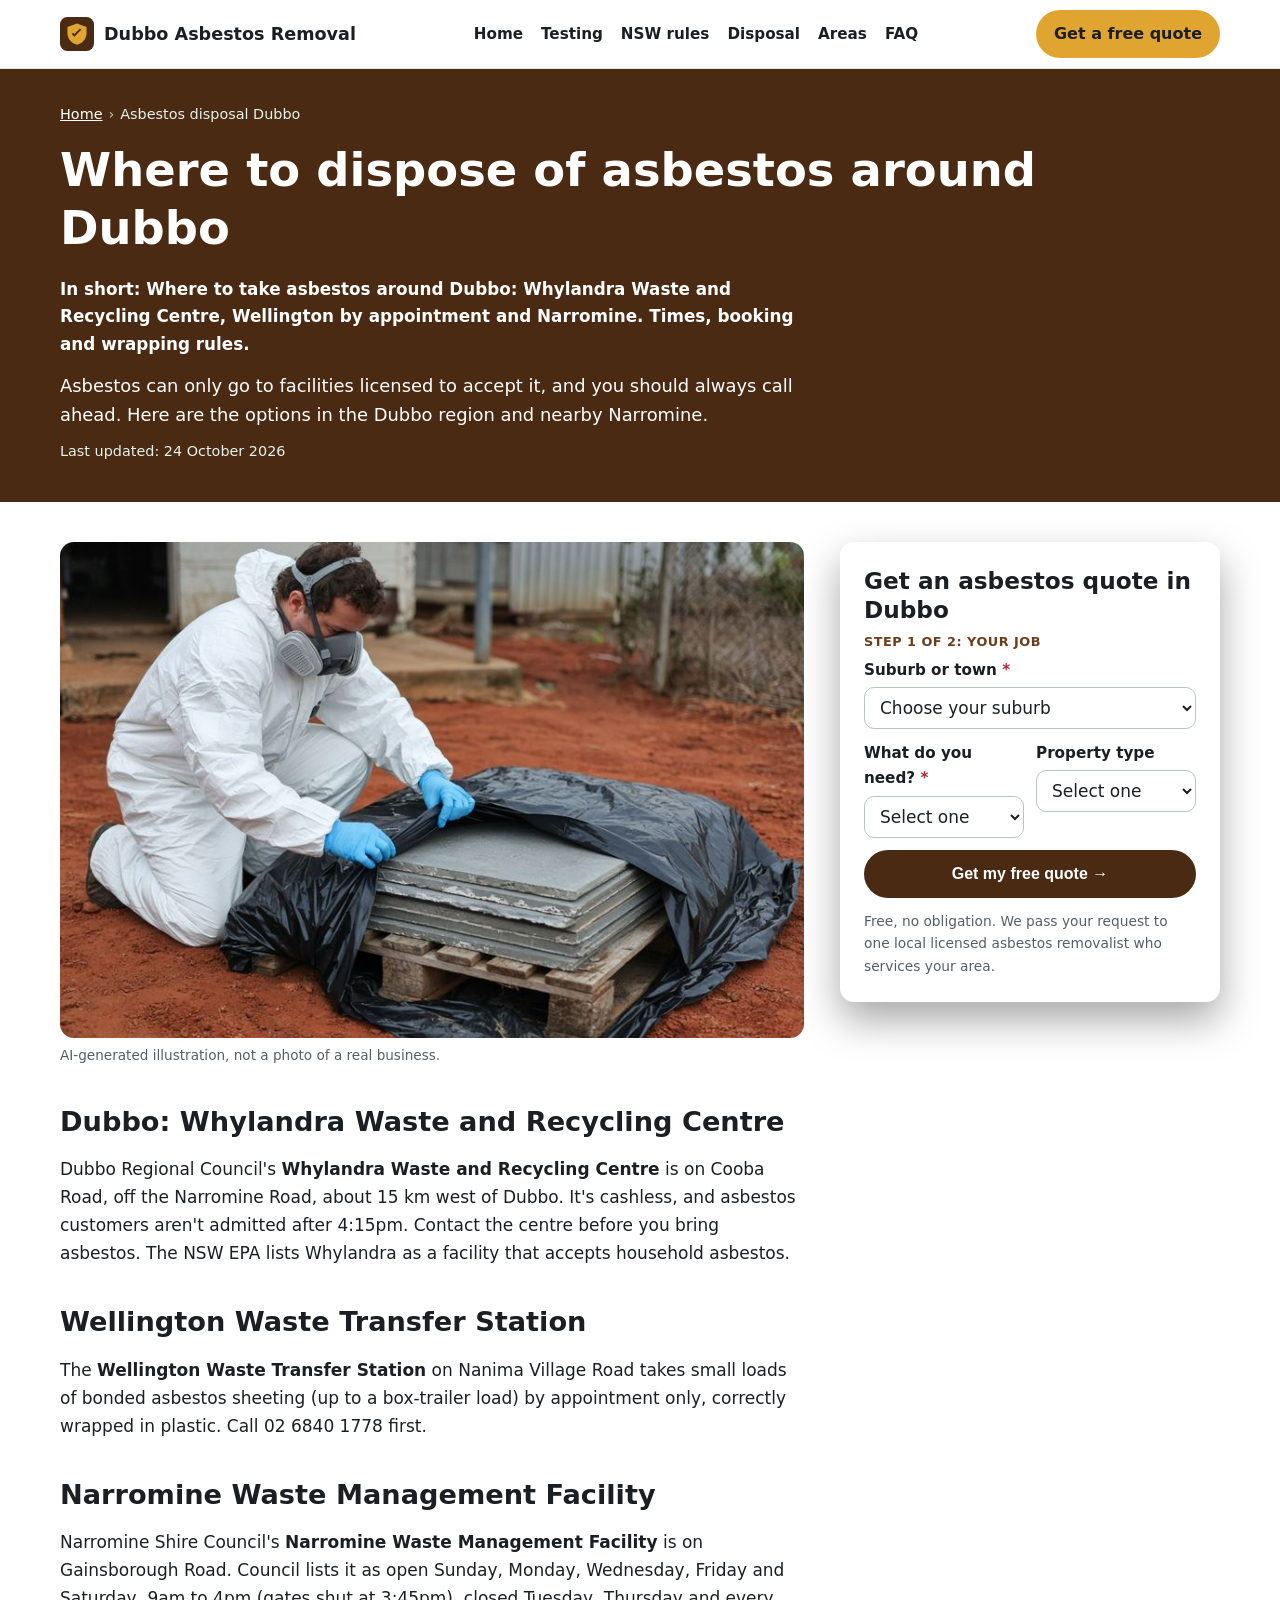
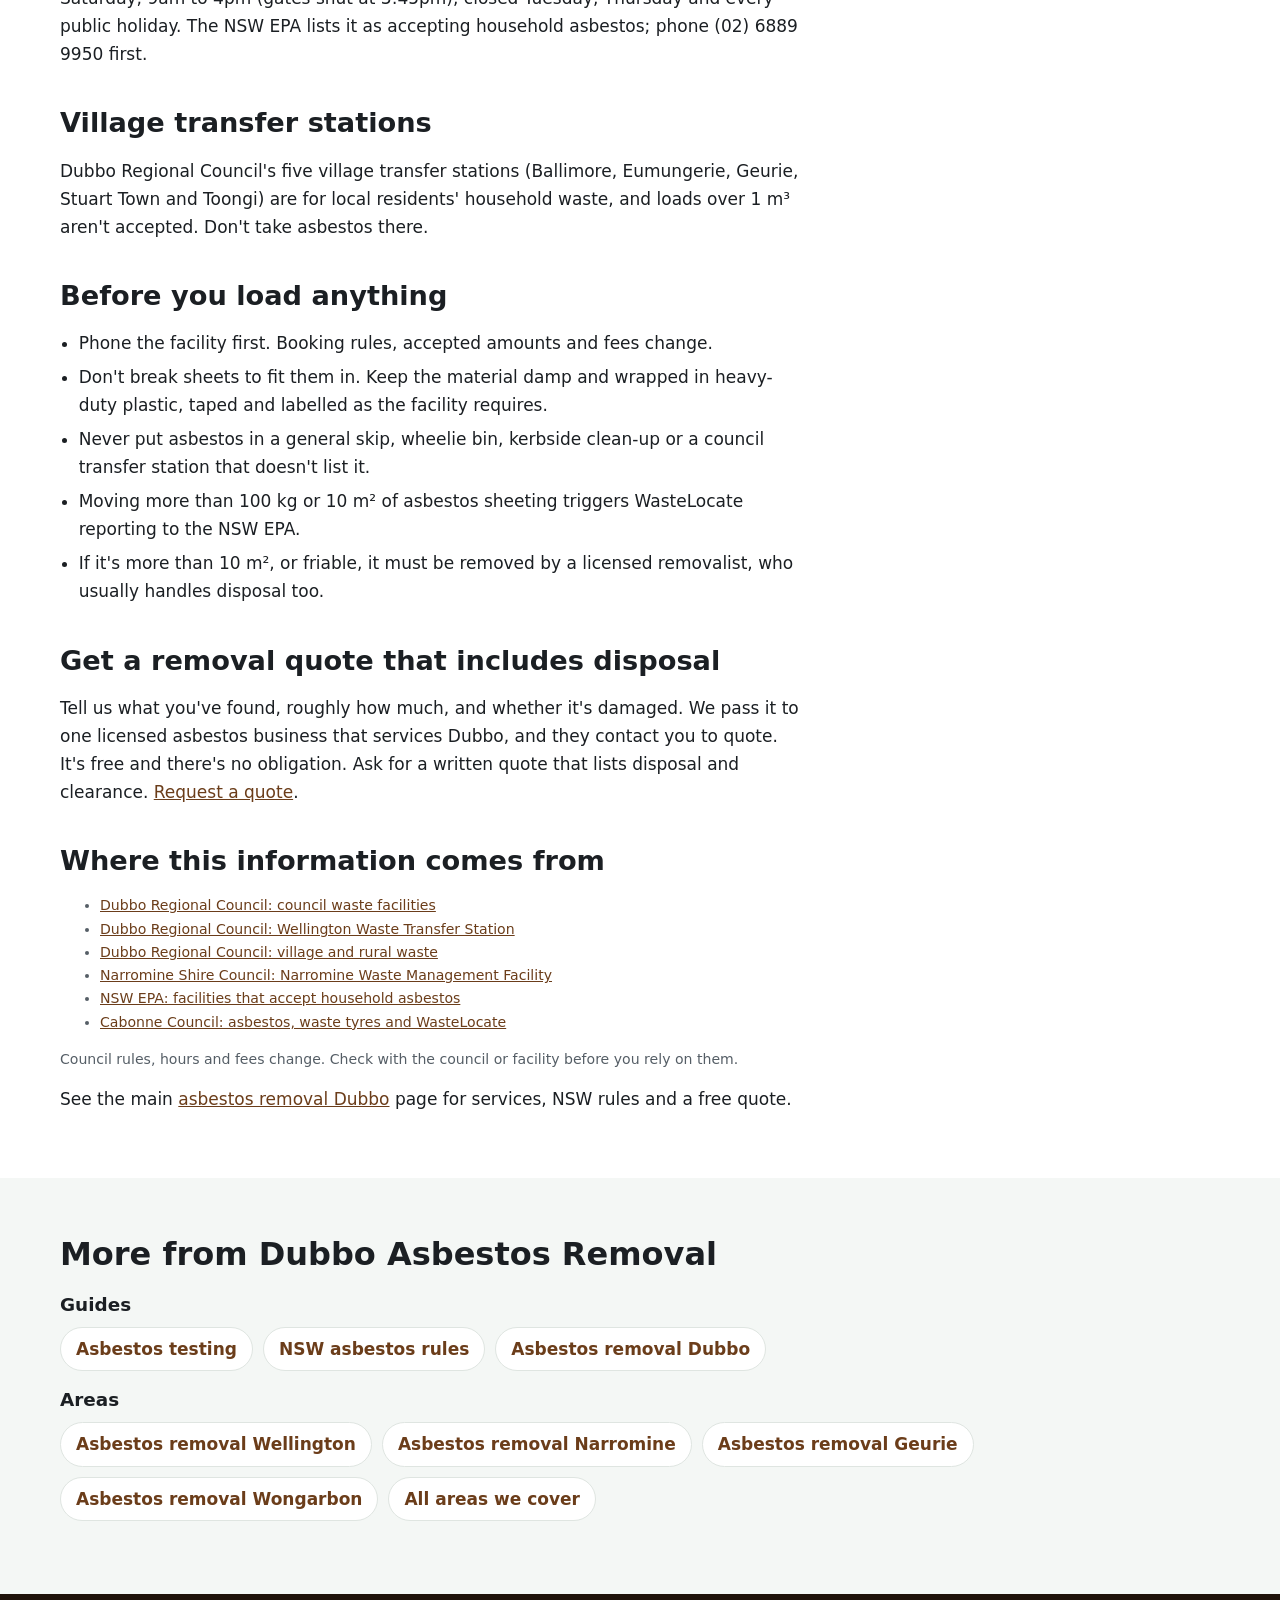
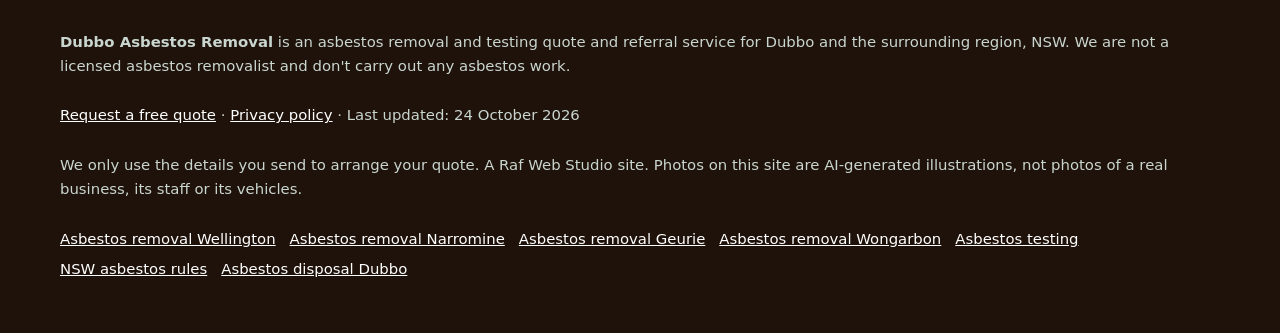
==== commit 9cb9f999: "SEO batch 5: keyword link to homepage on every subpage, two licensing FAQ items moved off the homepa" ====
--- a/asbestos-disposal-dubbo/index.html
+++ b/asbestos-disposal-dubbo/index.html
@@ -140,6 +140,7 @@
 <ul class="sources"><li><a href="https://www.dubbo.nsw.gov.au/Households-Residents/Rubbish-Recycling-and-Sustainability/council-waste-facilities" rel="noopener">Dubbo Regional Council: council waste facilities</a></li><li><a href="https://www.dubbo.nsw.gov.au/Households-Residents/Rubbish-Recycling-and-Sustainability/wellington-waste-transfer-station" rel="noopener">Dubbo Regional Council: Wellington Waste Transfer Station</a></li><li><a href="https://www.dubbo.nsw.gov.au/Households-Residents/Rubbish-Recycling-and-Sustainability/village-and-rural-waste-depots" rel="noopener">Dubbo Regional Council: village and rural waste</a></li><li><a href="https://www.narromine.nsw.gov.au/residents/narromine-waste-management-facility" rel="noopener">Narromine Shire Council: Narromine Waste Management Facility</a></li><li><a href="https://www.epa.nsw.gov.au/Your-environment/Household-building-and-renovation/dealing-with-household-asbestos/facilities-accept-household-asbestos" rel="noopener">NSW EPA: facilities that accept household asbestos</a></li><li><a href="https://www.cabonne.nsw.gov.au/Services/Waste-and-Recycling/Asbestos-Waste-Tyres-WasteLocate" rel="noopener">Cabonne Council: asbestos, waste tyres and WasteLocate</a></li></ul>
 <p class="sources">Council rules, hours and fees change. Check with the council or facility before you rely on them.</p>
 
+<p class="home-link">See the main <a href="/">asbestos removal Dubbo</a> page for services, NSW rules and a free quote.</p>
   </article>
   <aside class="page-aside">
     <div class="hero-form-card" id="quote">
@@ -183,7 +184,7 @@
   <div class="wrap">
     <h2 id="more-h">More from Dubbo Asbestos Removal</h2>
     <h3>Guides</h3>
-    <ul class="link-list"><li><a href="/asbestos-testing/">Asbestos testing</a></li><li><a href="/nsw-asbestos-removal-rules/">NSW asbestos rules</a></li><li><a href="/">Home</a></li></ul>
+    <ul class="link-list"><li><a href="/asbestos-testing/">Asbestos testing</a></li><li><a href="/nsw-asbestos-removal-rules/">NSW asbestos rules</a></li><li><a href="/">Asbestos removal Dubbo</a></li></ul>
     <h3>Areas</h3>
     <ul class="link-list"><li><a href="/asbestos-removal-wellington/">Asbestos removal Wellington</a></li><li><a href="/asbestos-removal-narromine/">Asbestos removal Narromine</a></li><li><a href="/asbestos-removal-geurie/">Asbestos removal Geurie</a></li><li><a href="/asbestos-removal-wongarbon/">Asbestos removal Wongarbon</a></li><li><a href="/#areas">All areas we cover</a></li></ul>
   </div>
